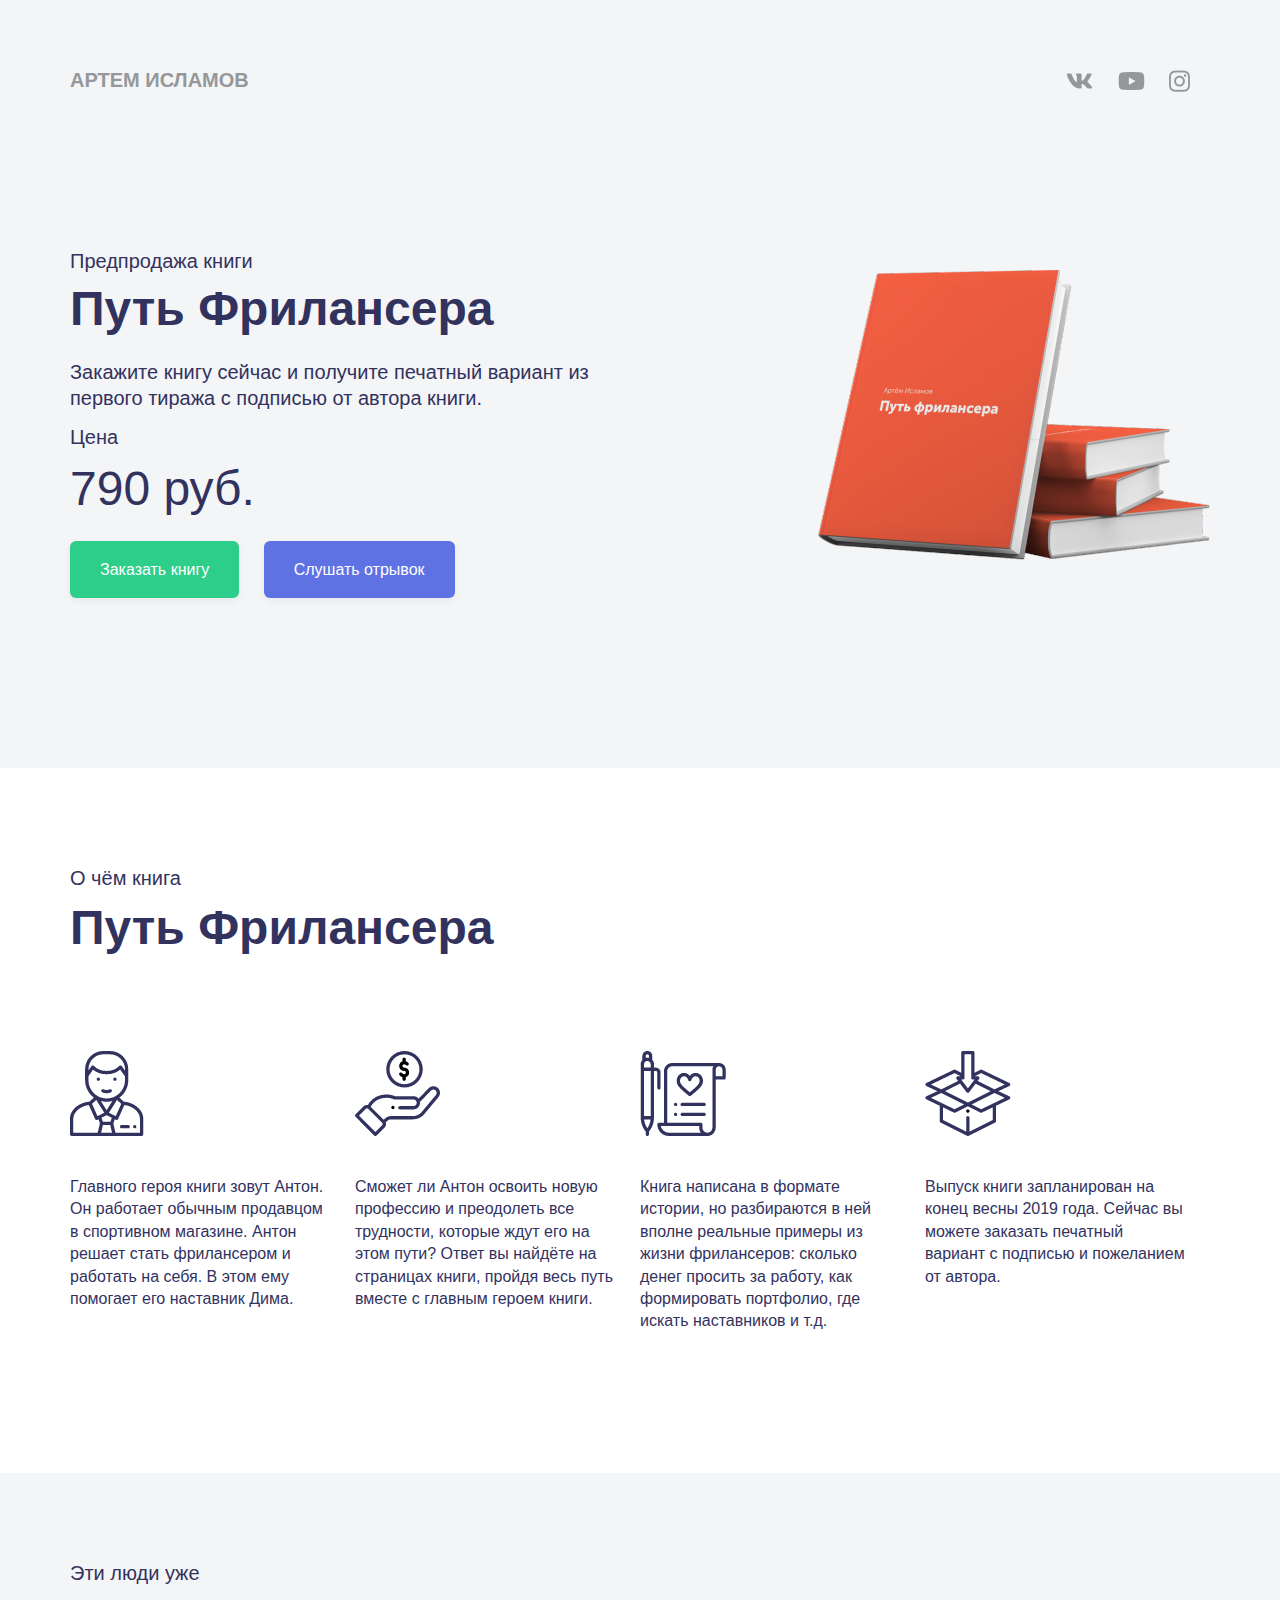
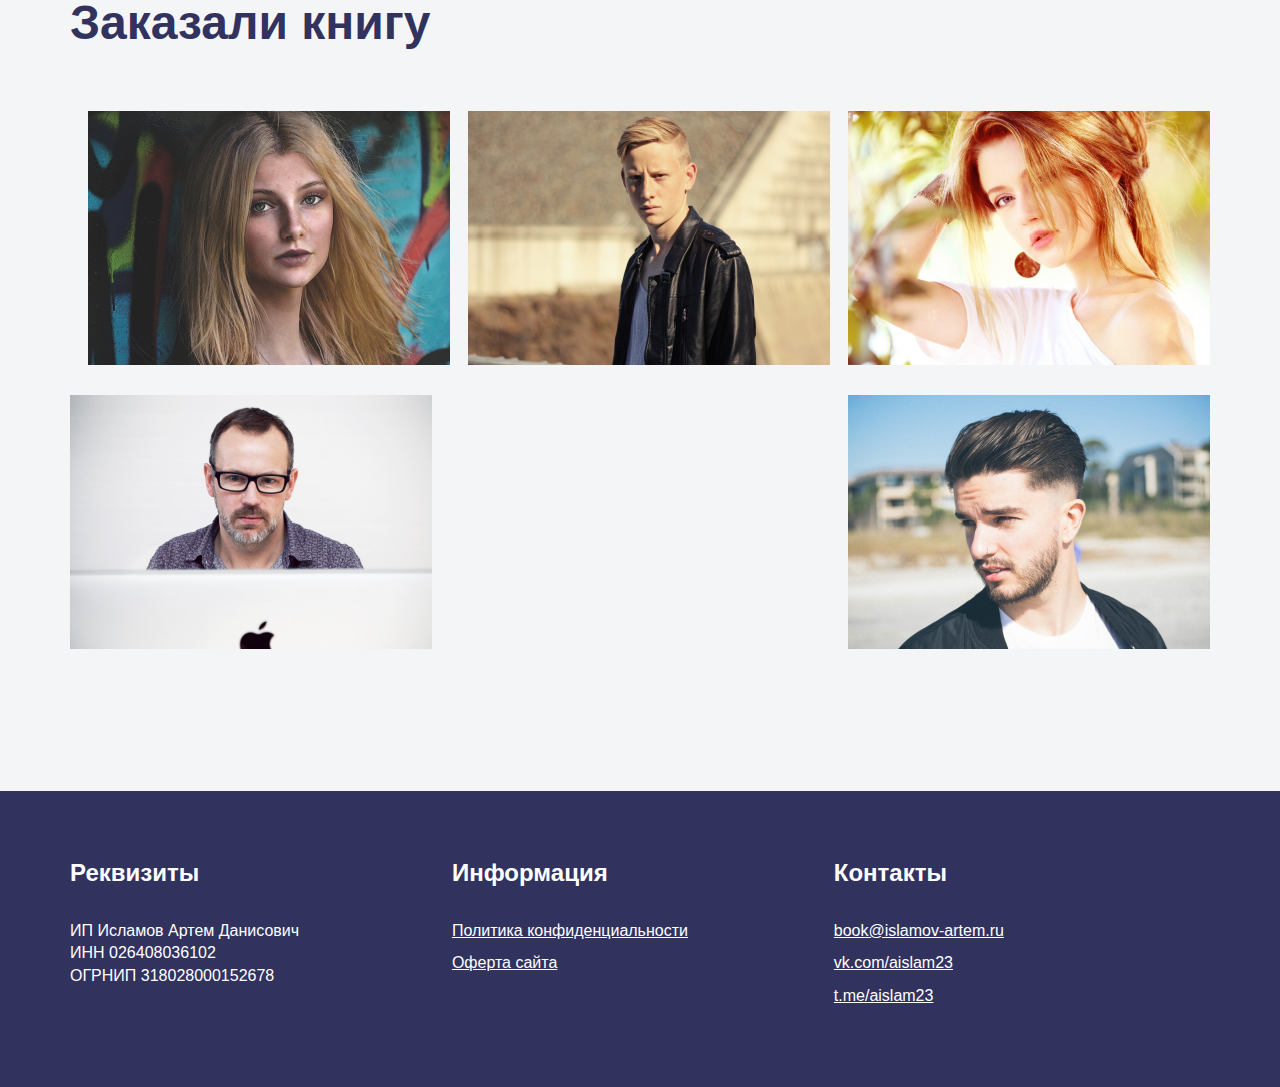
==== Lesson8-full/index.html @ 5bb4062b "Добавлено ДЗ №8 - усложненное" ====
<!DOCTYPE html>
<html lang="ru">
<head>
	<meta charset="UTF-8">
	<title>Предпродажа книги "Путь фрилансера"</title>
	<link rel="stylesheet" href="css/reset.css">
	<link rel="stylesheet" href="css/styles.css">
</head>
<body>
	<header class="hero">
		<div class="container">
			<!-- навигация -->
			<div class="navbar">
				<span class="brand">Артем Исламов</span>
				<div class="social">
					<a href="#">
						<img src="img/vk.png" alt="">
					</a>
					<a href="#">
						<img src="img/youtube.png" alt="">
					</a>
					<a href="#">
						<img src="img/Instagram.png" alt="">
					</a>
				</div>
			</div>
			<!-- /.navbar -->
			<div class="main">
				<div class="main-text">
					<span class="subtitle">Предпродажа книги</span>
					<strong class="title">Путь Фрилансера</strong>
					<p class="description">Закажите книгу сейчас и получите печатный вариант из первого тиража с подписью от автора книги.</p>
					<span class="price-tag">Цена</span>
					<strong class="price">790 руб.</strong>
					<div class="buttons">
						<a href="#" class="btn btn-success">Заказать книгу</a>
						<a href="#" class="btn btn-primary">Слушать отрывок</a>
					</div>
				</div>
				<!-- /.main-text -->
				<div class="main-image">
					<img src="img/book.png" alt="">
				</div>
				<!-- /.main-image -->
			</div>
			<!-- /.main -->
		</div>
	</header>
	<section class="about section">
		<div class="container">
			<h2 class="section-heading">
				<span class="section-subtitle">О чём книга</span>
				<strong class="section-title">Путь Фрилансера</strong>
			</h2>
			<div class="wrap">
				<div class="block">
					<img src="img/picture-1.png" alt="">
					<p class="block-text">Главного героя книги зовут Антон. Он работает обычным продавцом в спортивном магазине. Антон решает стать фрилансером и работать на себя. В этом ему помогает его наставник Дима.</p>
				</div>
				<!-- /.block -->
				<div class="block">
					<img src="img/picture-2.png" alt="">
					<p class="block-text">Сможет ли Антон освоить новую профессию и преодолеть все трудности, которые ждут его на этом пути? Ответ вы найдёте на страницах книги, пройдя весь путь вместе с главным героем книги.</p>
				</div>
				<!-- /.block -->
				<div class="block">
					<img src="img/picture-3.png" alt="">
					<p class="block-text">Книга написана в формате истории, но разбираются в ней вполне реальные примеры из жизни фрилансеров: сколько денег просить за работу, как формировать портфолио, где искать наставников и т.д.</p>
				</div>
				<!-- /.block -->
				<div class="block">
					<img src="img/picture-4.png" alt="">
					<p class="block-text">Выпуск книги запланирован на конец весны 2019 года. Сейчас вы можете заказать печатный вариант с подписью и пожеланием от автора.</p>
				</div>
				<!-- /.block -->
			</div>
			<!-- /.wrap -->
		</div>
	</section>
	<section class="people">
		<div class="container">
			<h2 class="section-heading">
				<span class="section-subtitle">Эти люди уже</span>
				<strong class="section-title">Заказали книгу</strong>
			</h2>
			<div class="photos">
				<img class="photo" src="img/photo-1.jpg" alt="">
				<img class="photo" src="img/photo-2.jpg" alt="">
				<img class="photo" src="img/photo-3.jpg" alt="">
				<img class="photo" src="img/photo-4.jpg" alt="">
				<img class="photo" src="img/photo-5.jpg" alt="">
				<img class="photo" src="img/photo-6.jpg" alt="">
			</div>
		</div>
	</section>
	<section class="footer">
		<div class="container">
			<div class="footer-wrap">
				<div class="footer-block">
					<h4 class="footer-title">Реквизиты</h4>
					<p>ИП Исламов Артем Данисович<br>
						 ИНН 026408036102<br>
						 ОГРНИП 318028000152678</p>
				</div>
				<div class="footer-block">
					<h4 class="footer-title">Информация</h4>
					<p>
						<a href="#">Политика конфиденциальности</a>
						<a href="#">Оферта сайта</a>
					</p>
				</div>
				<div class="footer-block">
					<h4 class="footer-title">Контакты</h4>
					<p>
						<a href="#">book@islamov-artem.ru</a>
						<a href="#">vk.com/aislam23</a>
						<a href="#">t.me/aislam23</a>
					</p>
				</div>
			</div>
			<!-- /.footer-wrap -->
		</div>
	</section>
</body>
</html>
---- Lesson8-full/css/styles.css ----
* {
	box-sizing: border-box;
}

body {
	font-family: sans-serif;
	color: #32325f;
}

.hero {
	padding-top: 70px;
	padding-bottom: 190px;
	background-color: #f4f5f7;
}

.container {
	max-width: 1140px;
	width: 96%;
	margin-left: auto;
	margin-right: auto;
}

.navbar {
	display: flex;
	justify-content: space-between;
	margin-bottom: 159px;
}

.brand {
	color: #95989a;
	font-size: 20px;
	font-weight: 700;
	text-transform: uppercase;
}

.social a {
	text-decoration: none;
	margin-right: 20px;
}

.main {
	display: flex;
	justify-content: space-between;
	align-items: center;
}

.main-text {
	width: 50%
}

.subtitle {
	font-size: 20px;
	font-weight: 400;
	display: block;
	margin-bottom: 14px;
}

.title {
	font-size: 48px;
	font-weight: 700;
	display: block;
	margin-bottom: 26px;
}

.description {
	font-size: 20px;
	font-weight: 400;
	line-height: 26px;
	margin-bottom: 16px;
}

.price-tag {
	font-size: 20px;
	font-weight: 400;
	display: block;
	margin-bottom: 18px;
}

.price {
	font-size: 48px;
	font-weight: 400;
	display: block;
	margin-bottom: 49px;
}

.btn {
	text-decoration: none;
	box-shadow: 0 3px 6px rgba(173, 173, 173, 0.16);
	border-radius: 6px;
	padding: 20px 30px;
	color: #ffffff;
	background-color: grey;
}

.btn-success {
	background-color: #2dce89;
	margin-right: 20px;
}

.btn-primary {
	background-color: #5e72e4;
}

.section {
	padding-top: 100px;
	padding-bottom: 100px;
}

.section-subtitle {
	font-size: 20px;
	font-weight: 400;
	display: block;
	margin-bottom: 16px;
}

.section-title {
	font-size: 48px;
	font-weight: 700;
	display: block;
}

.wrap {
	display: flex;
	justify-content: space-between;
	flex-wrap: wrap;
	margin-top: 99px;
}

.block {
	width: 23%;
	margin-right: 2%;
}

.block-text {
	font-size: 16px;
	font-weight: 400;
	margin: 40px 0;
	line-height: 1.4;
}

.footer {
	background-color: #32325f;
	color: #ffffff;
	padding-top: 70px;
	padding-bottom: 70px;
}

.footer-wrap {
	display: flex;
	justify-content: space-between;
}

.footer-block {
	width: 33%;
}

.footer-title {
	font-size: 24px;
	font-weight: 700;
}

.footer a {
	display: block;
	color: #ffffff;
	margin-bottom: 10px;
}

.footer p {
	line-height: 1.4;
	margin-top: 35px;
}

.people {
	background-color: #f4f5f7;
	padding-top: 90px;
	padding-bottom: 112px;
}

.photos {
	margin-top: 64px;
	display: flex;
	justify-content: space-between;
	flex-wrap: wrap;
	align-items: center;
}

.photo {
	margin-bottom: 30px;
}
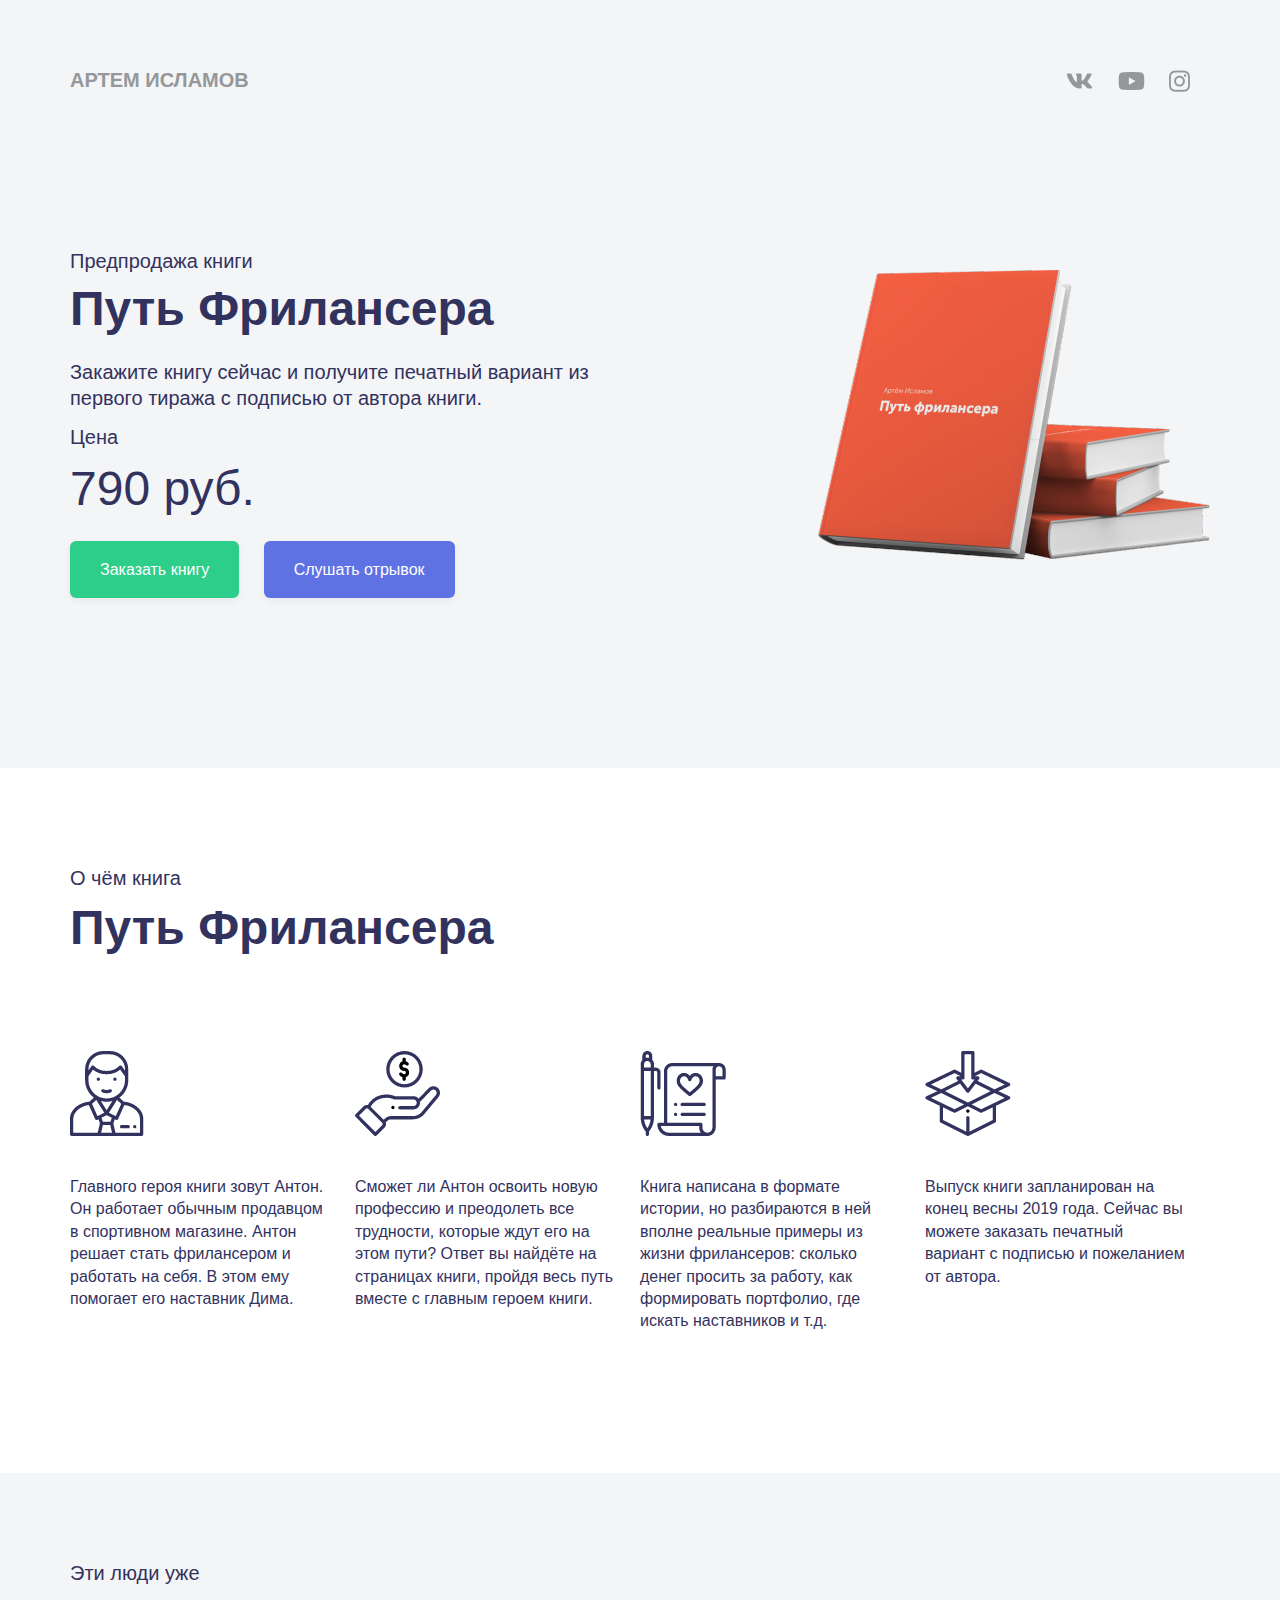
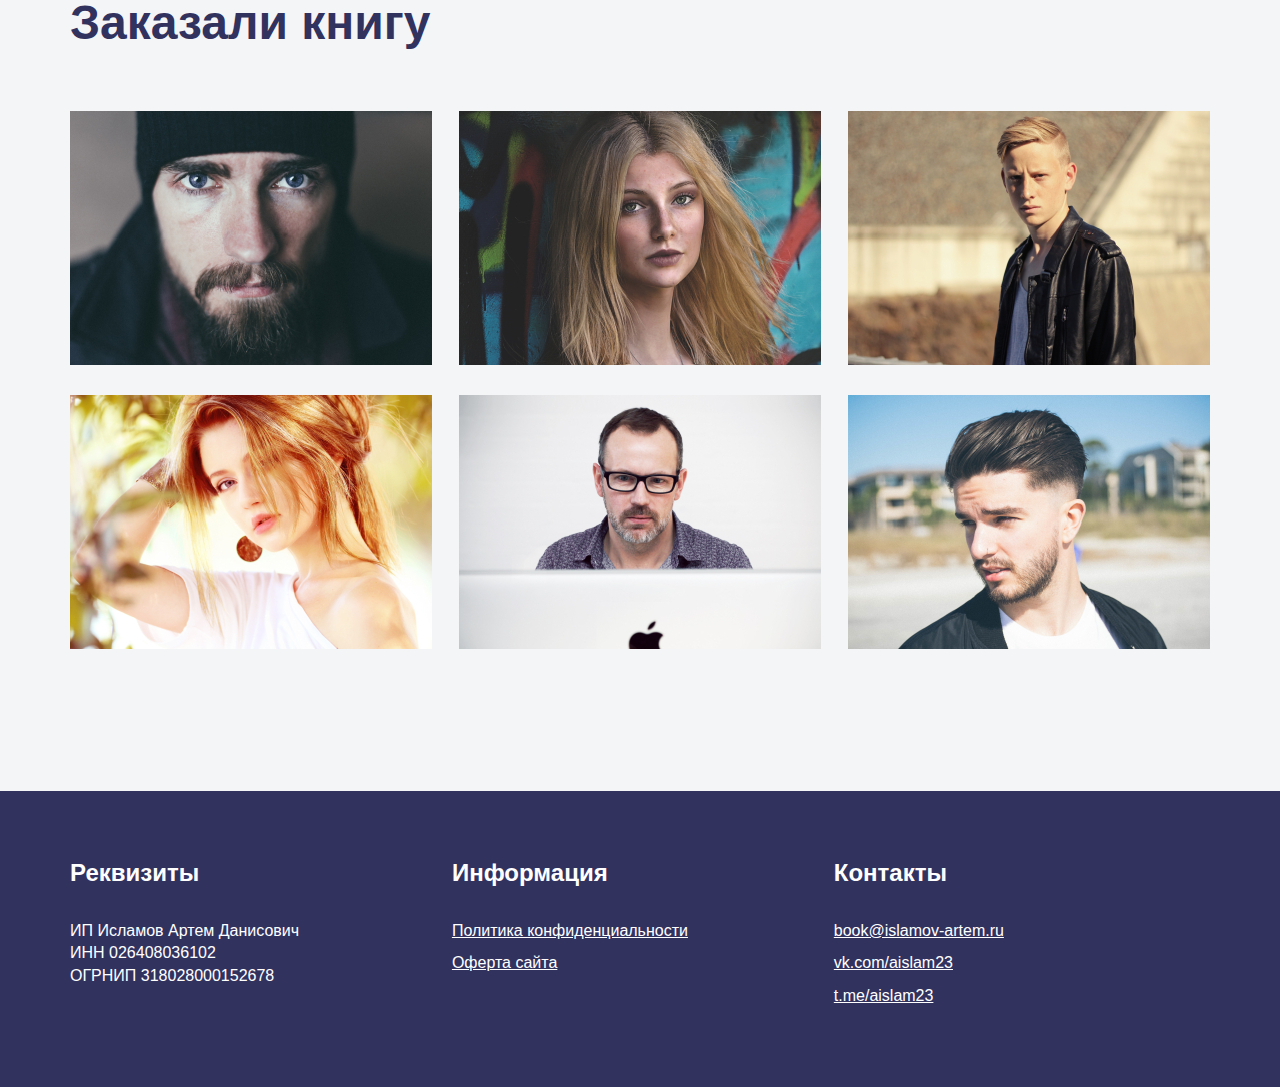
==== commit 2549507c: "Добавлено ДЗ №8 - усложненное" ====
--- a/Lesson8-full/index.html
+++ b/Lesson8-full/index.html
@@ -84,7 +84,7 @@
 				<strong class="section-title">Заказали книгу</strong>
 			</h2>
 			<div class="photos">
-				<img class="photo" src="img/photo-1.jpg" alt="">
+				<img class="photo" src="img/Photo-1.jpg" alt="">
 				<img class="photo" src="img/photo-2.jpg" alt="">
 				<img class="photo" src="img/photo-3.jpg" alt="">
 				<img class="photo" src="img/photo-4.jpg" alt="">
